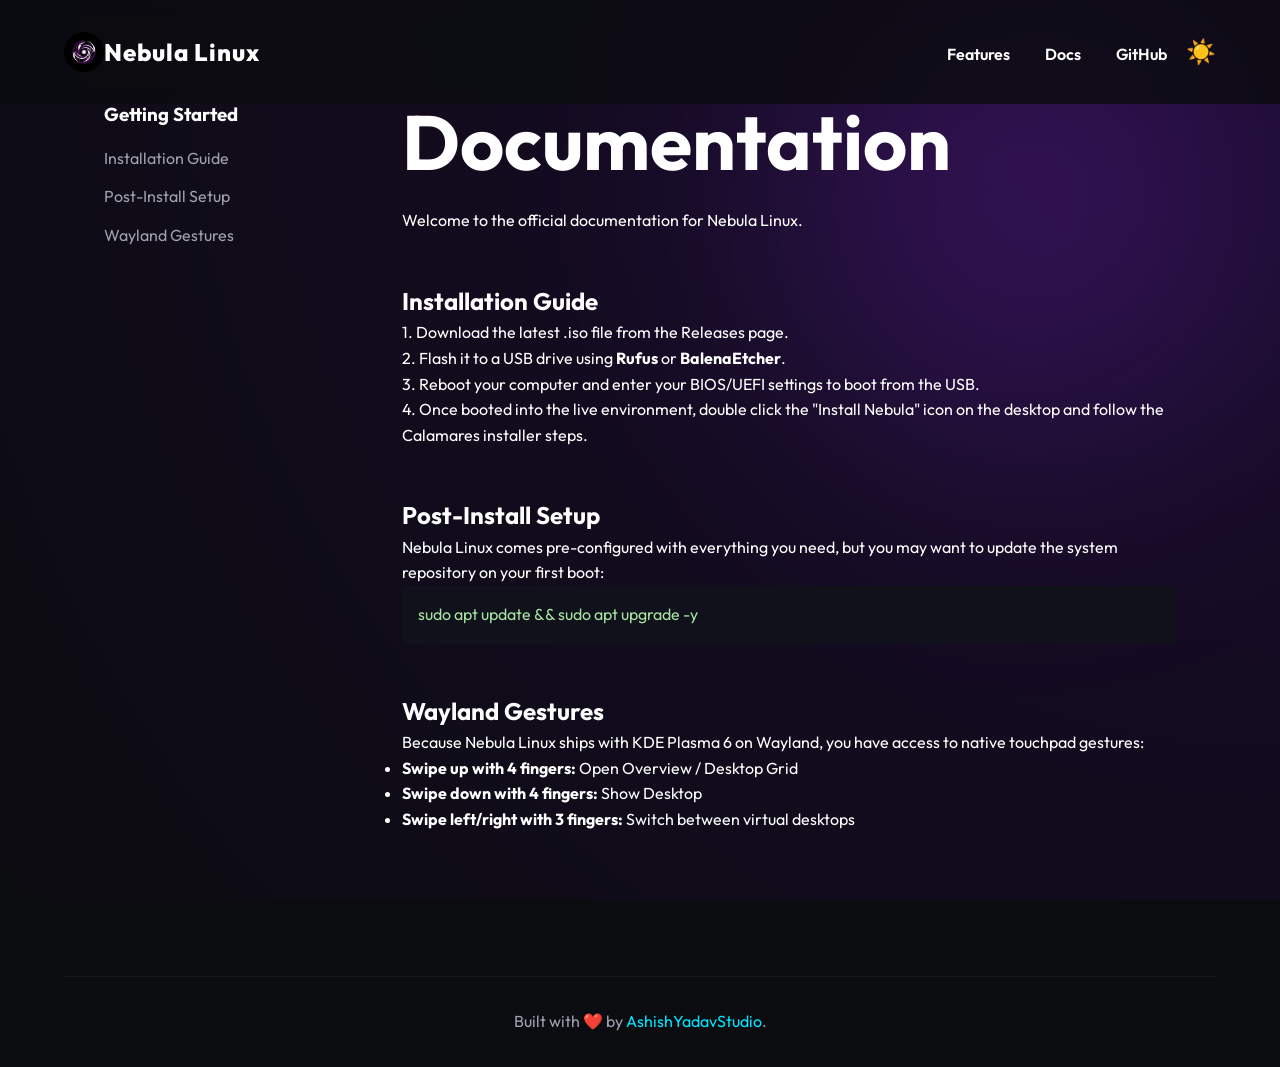
==== docs/docs.html @ 718493fc "Add terminal animation, theme toggle, and docs" ====
<!DOCTYPE html>
<html lang="en">
<head>
    <meta charset="UTF-8">
    <meta name="viewport" content="width=device-width, initial-scale=1.0">
    <title>Documentation - Nebula Linux</title>
    <link rel="stylesheet" href="style.css">
    <link href="https://fonts.googleapis.com/css2?family=Outfit:wght@300;400;600;800&display=swap" rel="stylesheet">
    <script src="script.js" defer></script>
</head>
<body>
    <div class="background-wrapper">
        <div class="gradient-sphere"></div>
    </div>
    
    <nav>
        <div class="logo">
            <a href="index.html" style="display:flex; align-items:center; text-decoration:none; color:white;">
                <img src="assets/splash.png" alt="Nebula Logo" id="nav-logo">
                <span>Nebula Linux</span>
            </a>
        </div>
        <div class="links">
            <a href="index.html#features">Features</a>
            <a href="docs.html">Docs</a>
            <a href="https://github.com/AshishYadavStudio/Nebula-Linux" target="_blank">GitHub</a>
            <button id="theme-toggle" class="theme-btn">☀️</button>
        </div>
    </nav>

    <div class="docs-container">
        <aside class="docs-sidebar">
            <h3>Getting Started</h3>
            <ul>
                <li><a href="#installation">Installation Guide</a></li>
                <li><a href="#post-install">Post-Install Setup</a></li>
                <li><a href="#gestures">Wayland Gestures</a></li>
            </ul>
        </aside>
        <main class="docs-content">
            <h1>Documentation</h1>
            <p>Welcome to the official documentation for Nebula Linux.</p>

            <section id="installation">
                <h2>Installation Guide</h2>
                <p>1. Download the latest <code>.iso</code> file from the Releases page.</p>
                <p>2. Flash it to a USB drive using <strong>Rufus</strong> or <strong>BalenaEtcher</strong>.</p>
                <p>3. Reboot your computer and enter your BIOS/UEFI settings to boot from the USB.</p>
                <p>4. Once booted into the live environment, double click the "Install Nebula" icon on the desktop and follow the Calamares installer steps.</p>
            </section>

            <section id="post-install">
                <h2>Post-Install Setup</h2>
                <p>Nebula Linux comes pre-configured with everything you need, but you may want to update the system repository on your first boot:</p>
                <pre><code>sudo apt update && sudo apt upgrade -y</code></pre>
            </section>
            
            <section id="gestures">
                <h2>Wayland Gestures</h2>
                <p>Because Nebula Linux ships with KDE Plasma 6 on Wayland, you have access to native touchpad gestures:</p>
                <ul>
                    <li><strong>Swipe up with 4 fingers:</strong> Open Overview / Desktop Grid</li>
                    <li><strong>Swipe down with 4 fingers:</strong> Show Desktop</li>
                    <li><strong>Swipe left/right with 3 fingers:</strong> Switch between virtual desktops</li>
                </ul>
            </section>
        </main>
    </div>

    <footer>
        <div class="footer-bottom">
            <p>Built with ❤️ by <a href="https://github.com/AshishYadavStudio" target="_blank">AshishYadavStudio</a>.</p>
        </div>
    </footer>
</body>
</html>
---- docs/style.css ----
:root {
    --bg-color: #0b0c10;
    --surface-color: rgba(30, 30, 46, 0.6);
    --text-primary: #ffffff;
    --text-secondary: #a0a0b0;
    --accent: #8a2be2;
    --accent-glow: rgba(138, 43, 226, 0.5);
    --cyan: #00e5ff;
}

* {
    margin: 0;
    padding: 0;
    box-sizing: border-box;
    font-family: 'Outfit', sans-serif;
}

body {
    background-color: var(--bg-color);
    color: var(--text-primary);
    overflow-x: hidden;
    line-height: 1.6;
}

.background-wrapper {
    position: fixed;
    top: 0;
    left: 0;
    width: 100vw;
    height: 100vh;
    z-index: -1;
    overflow: hidden;
    background: radial-gradient(circle at top right, #1a0b2e, #0b0c10);
}

.gradient-sphere {
    position: absolute;
    top: -20%;
    right: -10%;
    width: 60vw;
    height: 60vw;
    background: radial-gradient(circle, var(--accent-glow) 0%, transparent 70%);
    filter: blur(100px);
    opacity: 0.6;
    animation: pulse 10s infinite alternate;
}

@keyframes pulse {
    0% { transform: scale(1); opacity: 0.5; }
    100% { transform: scale(1.1); opacity: 0.8; }
}

nav {
    display: flex;
    justify-content: space-between;
    align-items: center;
    padding: 2rem 5%;
    background: rgba(11, 12, 16, 0.8);
    backdrop-filter: blur(10px);
    position: fixed;
    width: 100%;
    top: 0;
    z-index: 100;
}

.logo {
    display: flex;
    align-items: center;
    gap: 1rem;
    font-size: 1.5rem;
    font-weight: 800;
    letter-spacing: 1px;
}

#nav-logo {
    height: 40px;
    width: 40px;
    object-fit: cover;
    border-radius: 50%;
}

.links a {
    color: var(--text-primary);
    text-decoration: none;
    margin-left: 2rem;
    font-weight: 600;
    transition: color 0.3s ease;
}

.links a:hover {
    color: var(--cyan);
}

header {
    min-height: 100vh;
    display: flex;
    flex-direction: column;
    align-items: center;
    justify-content: center;
    text-align: center;
    padding: 8rem 5% 4rem;
}

.hero-content {
    max-width: 800px;
    z-index: 10;
}

h1 {
    font-size: clamp(3rem, 6vw, 5.5rem);
    line-height: 1.1;
    margin-bottom: 1.5rem;
}

.gradient-text {
    background: linear-gradient(90deg, var(--cyan), var(--accent));
    -webkit-background-clip: text;
    -webkit-text-fill-color: transparent;
}

header p {
    font-size: 1.2rem;
    color: var(--text-secondary);
    margin-bottom: 2.5rem;
    max-width: 600px;
    margin-left: auto;
    margin-right: auto;
}

.cta-buttons {
    display: flex;
    gap: 1.5rem;
    justify-content: center;
    margin-bottom: 4rem;
}

.btn-primary, .btn-secondary {
    padding: 1rem 2.5rem;
    border-radius: 50px;
    text-decoration: none;
    font-weight: 600;
    font-size: 1.1rem;
    transition: all 0.3s ease;
}

.btn-primary {
    background: linear-gradient(90deg, var(--accent), var(--cyan));
    color: white;
    box-shadow: 0 0 20px var(--accent-glow);
}

.btn-primary:hover {
    transform: translateY(-3px);
    box-shadow: 0 5px 30px rgba(0, 229, 255, 0.6);
}

.btn-secondary {
    background: var(--surface-color);
    color: var(--text-primary);
    border: 1px solid rgba(255, 255, 255, 0.1);
    backdrop-filter: blur(10px);
}

.btn-secondary:hover {
    background: rgba(255, 255, 255, 0.1);
    transform: translateY(-3px);
}

.hero-image {
    width: 100%;
    max-width: 1000px;
    margin: 0 auto;
    perspective: 1000px;
}

.glass-img {
    width: 100%;
    border-radius: 20px;
    box-shadow: 0 25px 50px -12px rgba(0, 0, 0, 0.5), 0 0 40px var(--accent-glow);
    border: 1px solid rgba(255,255,255,0.1);
    transform: rotateX(5deg);
    transition: transform 0.5s ease;
}

.glass-img:hover {
    transform: rotateX(0deg) scale(1.02);
}

.features-section {
    padding: 5rem 5%;
    max-width: 1200px;
    margin: 0 auto;
}

.section-title {
    text-align: center;
    font-size: 2.5rem;
    margin-bottom: 3rem;
}

.grid {
    display: grid;
    grid-template-columns: repeat(auto-fit, minmax(300px, 1fr));
    gap: 2rem;
}

.card {
    background: var(--surface-color);
    border: 1px solid rgba(255,255,255,0.05);
    border-radius: 20px;
    padding: 2.5rem;
    backdrop-filter: blur(10px);
    transition: transform 0.3s ease, background 0.3s ease;
    position: relative;
    overflow: hidden;
}

.card:hover {
    transform: translateY(-10px);
    background: rgba(40, 40, 60, 0.8);
    border: 1px solid rgba(255,255,255,0.1);
}

.card h3 {
    font-size: 1.5rem;
    margin-bottom: 1rem;
    color: var(--cyan);
}

.card p {
    color: var(--text-secondary);
}

footer {
    text-align: center;
    padding: 3rem;
    border-top: 1px solid rgba(255,255,255,0.05);
    color: var(--text-secondary);
    margin-top: 5rem;
}

/* Animations */
.fade-in-up {
    opacity: 0;
    transform: translateY(30px);
    animation: fadeInUp 0.8s ease forwards;
}

.delay-1 { animation-delay: 0.2s; }
.delay-2 { animation-delay: 0.4s; }
.delay-3 { animation-delay: 0.6s; }

@keyframes fadeInUp {
    to {
        opacity: 1;
        transform: translateY(0);
    }
}

/* Gallery Styles */
.gallery-grid {
    display: grid;
    grid-template-columns: repeat(auto-fit, minmax(300px, 1fr));
    gap: 2rem;
    margin-bottom: 5rem;
}

.gallery-img {
    width: 100%;
    border-radius: 12px;
    border: 1px solid rgba(255, 255, 255, 0.1);
    box-shadow: 0 10px 30px rgba(0, 0, 0, 0.5);
    transition: transform 0.4s ease, border-color 0.4s ease;
    cursor: pointer;
}

.gallery-img:hover {
    transform: scale(1.05);
    border-color: var(--cyan);
    z-index: 10;
    position: relative;
    box-shadow: 0 15px 40px var(--accent-glow);
}

/* Alpha Warning */
.alpha-warning {
    background: linear-gradient(90deg, #ff4500, #ff8c00);
    color: white;
    text-align: center;
    padding: 10px;
    font-weight: 600;
    font-size: 0.95rem;
    position: relative;
    z-index: 200;
    box-shadow: 0 5px 15px rgba(255, 69, 0, 0.4);
}

/* Software Grid */
.software-grid {
    display: grid;
    grid-template-columns: repeat(auto-fit, minmax(200px, 1fr));
    gap: 2rem;
    text-align: center;
}
.software-item {
    background: var(--surface-color);
    padding: 2rem;
    border-radius: 15px;
    border: 1px solid rgba(255,255,255,0.05);
    transition: transform 0.3s ease;
}
.software-item:hover {
    transform: translateY(-5px);
    border-color: var(--accent);
}
.software-item .icon {
    font-size: 3rem;
    display: block;
    margin-bottom: 1rem;
}
.software-item h4 {
    color: white;
    margin-bottom: 0.5rem;
    font-size: 1.2rem;
}

/* Hardware Box */
.hardware-container {
    display: flex;
    flex-wrap: wrap;
    gap: 2rem;
    justify-content: center;
}
.hw-box {
    background: var(--surface-color);
    padding: 2.5rem;
    border-radius: 20px;
    border: 1px solid rgba(255,255,255,0.05);
    flex: 1;
    min-width: 300px;
    max-width: 500px;
}
.hw-box.recommended {
    border: 1px solid var(--cyan);
    box-shadow: 0 0 30px rgba(0, 229, 255, 0.1);
    position: relative;
}
.hw-box.recommended::before {
    content: "Best Experience";
    position: absolute;
    top: -15px;
    right: 20px;
    background: var(--cyan);
    color: black;
    padding: 5px 15px;
    border-radius: 20px;
    font-weight: bold;
    font-size: 0.8rem;
}
.hw-box h3 {
    color: var(--accent);
    margin-bottom: 1.5rem;
    font-size: 1.4rem;
}
.hw-box ul {
    list-style: none;
}
.hw-box li {
    margin-bottom: 1rem;
    color: var(--text-secondary);
}
.hw-box li strong {
    color: white;
    display: inline-block;
    width: 80px;
}

/* FAQ Accordion */
.faq-container {
    max-width: 800px;
    margin: 0 auto;
}
.faq-item {
    background: var(--surface-color);
    border: 1px solid rgba(255,255,255,0.05);
    border-radius: 10px;
    margin-bottom: 1rem;
    overflow: hidden;
}
.faq-item summary {
    padding: 1.5rem;
    font-weight: 600;
    font-size: 1.1rem;
    cursor: pointer;
    list-style: none;
    position: relative;
    color: var(--cyan);
}
.faq-item summary::-webkit-details-marker {
    display: none;
}
.faq-item summary::after {
    content: "+";
    position: absolute;
    right: 1.5rem;
    font-size: 1.5rem;
    transition: transform 0.3s;
}
.faq-item[open] summary::after {
    transform: rotate(45deg);
}
.faq-content {
    padding: 0 1.5rem 1.5rem;
    color: var(--text-secondary);
    line-height: 1.8;
}

/* Footer Expansion */
footer {
    padding: 4rem 5% 2rem;
    border-top: none;
    margin-top: 5rem;
}
.footer-content {
    display: flex;
    flex-wrap: wrap;
    justify-content: space-between;
    gap: 2rem;
    max-width: 1200px;
    margin: 0 auto 3rem;
    text-align: left;
}
.footer-brand h3 {
    color: white;
    font-size: 1.5rem;
    margin-bottom: 0.5rem;
}
.footer-links h4 {
    color: white;
    margin-bottom: 1rem;
}
.footer-links a {
    display: block;
    color: var(--text-secondary);
    text-decoration: none;
    margin-bottom: 0.5rem;
    transition: color 0.3s;
}
.footer-links a:hover {
    color: var(--cyan);
}
.footer-bottom {
    text-align: center;
    padding-top: 2rem;
    border-top: 1px solid rgba(255,255,255,0.05);
}
.footer-bottom a {
    color: var(--cyan);
    text-decoration: none;
}

/* Light Mode Variables */
body.light-mode {
    --bg-color: #f4f5f7;
    --surface-color: rgba(255, 255, 255, 0.8);
    --text-primary: #11111b;
    --text-secondary: #4c4f69;
    --accent: #8a2be2;
    --accent-glow: rgba(138, 43, 226, 0.2);
}
body.light-mode .gradient-sphere {
    background: radial-gradient(circle at center, rgba(138,43,226,0.2) 0%, transparent 60%);
}
body.light-mode .card, body.light-mode .software-item, body.light-mode .hw-box, body.light-mode .faq-item, body.light-mode .docs-content pre {
    background: white;
    box-shadow: 0 10px 30px rgba(0,0,0,0.05);
    border: 1px solid rgba(0,0,0,0.05);
}
body.light-mode h1, body.light-mode h2, body.light-mode h3, body.light-mode h4, body.light-mode .faq-item summary {
    color: var(--text-primary);
}
body.light-mode .terminal-container { box-shadow: 0 20px 50px rgba(0,0,0,0.2); }

/* Theme Toggle Button */
.theme-btn {
    background: none;
    border: none;
    font-size: 1.5rem;
    cursor: pointer;
    margin-left: 1rem;
    transition: transform 0.3s;
}
.theme-btn:hover { transform: scale(1.2); }

/* Terminal Animation */
.terminal-container {
    background: #11111b;
    border-radius: 10px;
    padding: 10px 20px 20px;
    max-width: 600px;
    margin: 0 auto 2rem;
    text-align: left;
    box-shadow: 0 20px 50px rgba(0,0,0,0.5);
    border: 1px solid rgba(255,255,255,0.1);
    font-family: 'Courier New', Courier, monospace;
}
.terminal-header {
    display: flex;
    align-items: center;
    margin-bottom: 15px;
    border-bottom: 1px solid rgba(255,255,255,0.1);
    padding-bottom: 10px;
}
.terminal-header .dot {
    height: 12px;
    width: 12px;
    border-radius: 50%;
    margin-right: 8px;
}
.dot.red { background-color: #ff5f56; }
.dot.yellow { background-color: #ffbd2e; }
.dot.green { background-color: #27c93f; }
.terminal-title {
    color: #a6adc8;
    margin-left: auto;
    font-size: 0.9rem;
}
.terminal-body {
    color: #a6e3a1;
    font-size: 1.1rem;
}
.terminal-body .prompt { color: #89b4fa; }
.cursor {
    display: inline-block;
    width: 10px;
    background-color: #a6e3a1;
    animation: blink 1s infinite;
}
.cursor.typing { animation: none; }
@keyframes blink {
    0%, 49%  { background-color: #a6e3a1; }
    50%, 99% { background-color: transparent; }
}

/* Roadmap Timeline */
.timeline {
    position: relative;
    max-width: 800px;
    margin: 0 auto;
    padding: 2rem 0;
    text-align: left;
}
.timeline::before {
    content: '';
    position: absolute;
    width: 2px;
    background: rgba(255,255,255,0.1);
    top: 0;
    bottom: 0;
    left: 20px;
}
body.light-mode .timeline::before { background: rgba(0,0,0,0.1); }

.timeline-item {
    position: relative;
    padding-left: 60px;
    margin-bottom: 3rem;
}
.timeline-dot {
    position: absolute;
    left: 11px;
    top: 0;
    width: 20px;
    height: 20px;
    border-radius: 50%;
    background: var(--surface-color);
    border: 2px solid var(--text-secondary);
}
.timeline-item.completed .timeline-dot {
    background: #27c93f;
    border-color: #27c93f;
    box-shadow: 0 0 10px rgba(39, 201, 63, 0.5);
}
.timeline-item.active .timeline-dot {
    background: var(--cyan);
    border-color: var(--cyan);
    box-shadow: 0 0 15px var(--cyan);
    animation: pulse 2s infinite;
}
.timeline-content {
    background: var(--surface-color);
    padding: 1.5rem;
    border-radius: 10px;
    border: 1px solid rgba(255,255,255,0.05);
}
body.light-mode .timeline-content { border: 1px solid rgba(0,0,0,0.05); }

@keyframes pulse {
    0% { box-shadow: 0 0 0 0 rgba(0, 229, 255, 0.4); }
    70% { box-shadow: 0 0 0 10px rgba(0, 229, 255, 0); }
    100% { box-shadow: 0 0 0 0 rgba(0, 229, 255, 0); }
}

/* Docs Layout */
.docs-container {
    display: flex;
    max-width: 1200px;
    margin: 100px auto 4rem;
    padding: 0 5%;
    gap: 3rem;
    min-height: 60vh;
}
.docs-sidebar { width: 250px; flex-shrink: 0; }
.docs-sidebar ul { list-style: none; margin-top: 1rem; }
.docs-sidebar li { margin-bottom: 0.8rem; }
.docs-sidebar a { color: var(--text-secondary); text-decoration: none; transition: color 0.3s; }
.docs-sidebar a:hover { color: var(--cyan); }
.docs-content { flex-grow: 1; }
.docs-content section { margin-top: 3rem; }
.docs-content pre {
    background: #11111b;
    padding: 1rem;
    border-radius: 5px;
    color: #a6e3a1;
    overflow-x: auto;
}
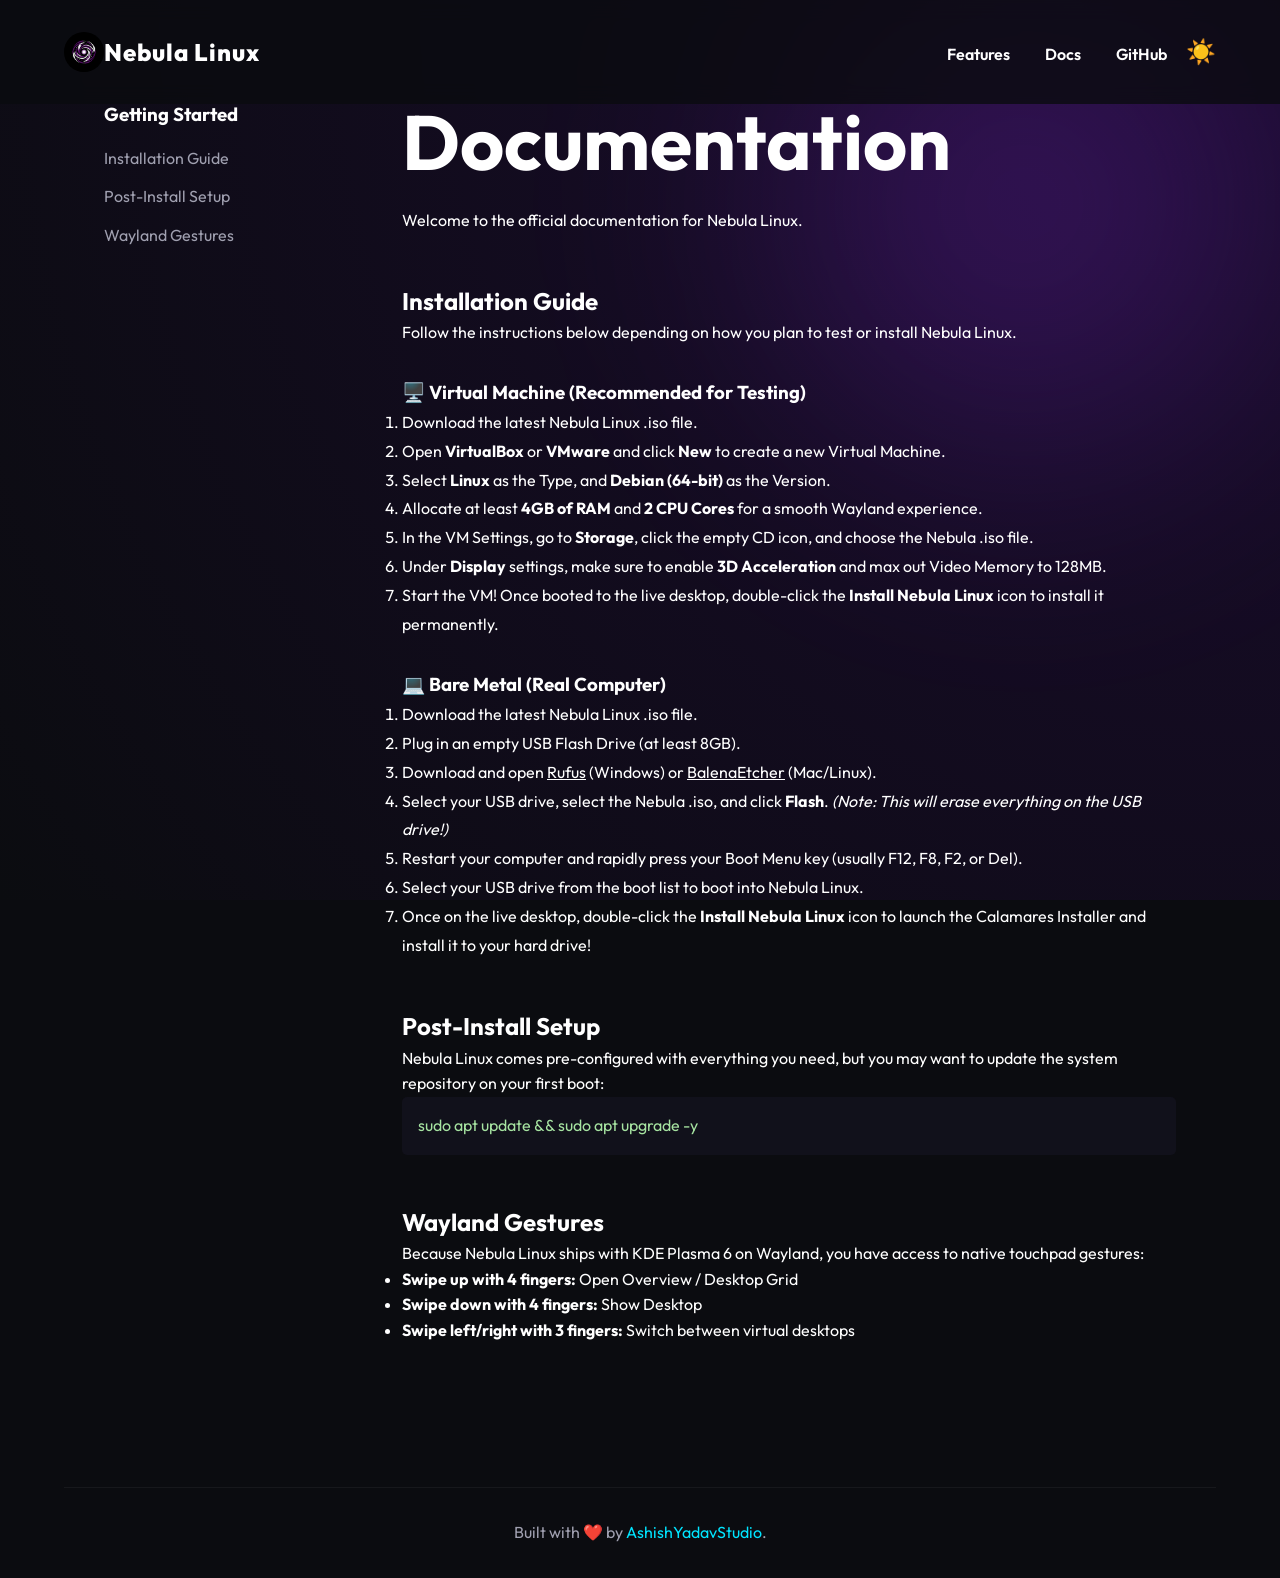
==== commit 67dde7f1: "Update documentation with detailed installation steps for VM and Bare Metal" ====
--- a/docs/docs.html
+++ b/docs/docs.html
@@ -23,7 +23,7 @@
         <div class="links">
             <a href="index.html#features">Features</a>
             <a href="docs.html">Docs</a>
-            <a href="https://github.com/AshishYadavStudio/Nebula-Linux" target="_blank">GitHub</a>
+            <a href="https://github.com/nebula-linux-os/Nebula-Linux" target="_blank">GitHub</a>
             <button id="theme-toggle" class="theme-btn">☀️</button>
         </div>
     </nav>
@@ -43,10 +43,29 @@
 
             <section id="installation">
                 <h2>Installation Guide</h2>
-                <p>1. Download the latest <code>.iso</code> file from the Releases page.</p>
-                <p>2. Flash it to a USB drive using <strong>Rufus</strong> or <strong>BalenaEtcher</strong>.</p>
-                <p>3. Reboot your computer and enter your BIOS/UEFI settings to boot from the USB.</p>
-                <p>4. Once booted into the live environment, double click the "Install Nebula" icon on the desktop and follow the Calamares installer steps.</p>
+                <p>Follow the instructions below depending on how you plan to test or install Nebula Linux.</p>
+
+                <h3 style="margin-top: 2rem; color: var(--accent-blue);">🖥️ Virtual Machine (Recommended for Testing)</h3>
+                <ol style="line-height: 1.8;">
+                    <li>Download the latest Nebula Linux <code>.iso</code> file.</li>
+                    <li>Open <strong>VirtualBox</strong> or <strong>VMware</strong> and click <strong>New</strong> to create a new Virtual Machine.</li>
+                    <li>Select <strong>Linux</strong> as the Type, and <strong>Debian (64-bit)</strong> as the Version.</li>
+                    <li>Allocate at least <strong>4GB of RAM</strong> and <strong>2 CPU Cores</strong> for a smooth Wayland experience.</li>
+                    <li>In the VM Settings, go to <strong>Storage</strong>, click the empty CD icon, and choose the Nebula <code>.iso</code> file.</li>
+                    <li>Under <strong>Display</strong> settings, make sure to enable <strong>3D Acceleration</strong> and max out Video Memory to 128MB.</li>
+                    <li>Start the VM! Once booted to the live desktop, double-click the <strong>Install Nebula Linux</strong> icon to install it permanently.</li>
+                </ol>
+
+                <h3 style="margin-top: 2rem; color: var(--accent-green);">💻 Bare Metal (Real Computer)</h3>
+                <ol style="line-height: 1.8;">
+                    <li>Download the latest Nebula Linux <code>.iso</code> file.</li>
+                    <li>Plug in an empty USB Flash Drive (at least 8GB).</li>
+                    <li>Download and open <a href="https://rufus.ie/" target="_blank" style="color: var(--accent-purple);">Rufus</a> (Windows) or <a href="https://etcher.balena.io/" target="_blank" style="color: var(--accent-purple);">BalenaEtcher</a> (Mac/Linux).</li>
+                    <li>Select your USB drive, select the Nebula <code>.iso</code>, and click <strong>Flash</strong>. <em>(Note: This will erase everything on the USB drive!)</em></li>
+                    <li>Restart your computer and rapidly press your Boot Menu key (usually <code>F12</code>, <code>F8</code>, <code>F2</code>, or <code>Del</code>).</li>
+                    <li>Select your USB drive from the boot list to boot into Nebula Linux.</li>
+                    <li>Once on the live desktop, double-click the <strong>Install Nebula Linux</strong> icon to launch the Calamares Installer and install it to your hard drive!</li>
+                </ol>
             </section>
 
             <section id="post-install">
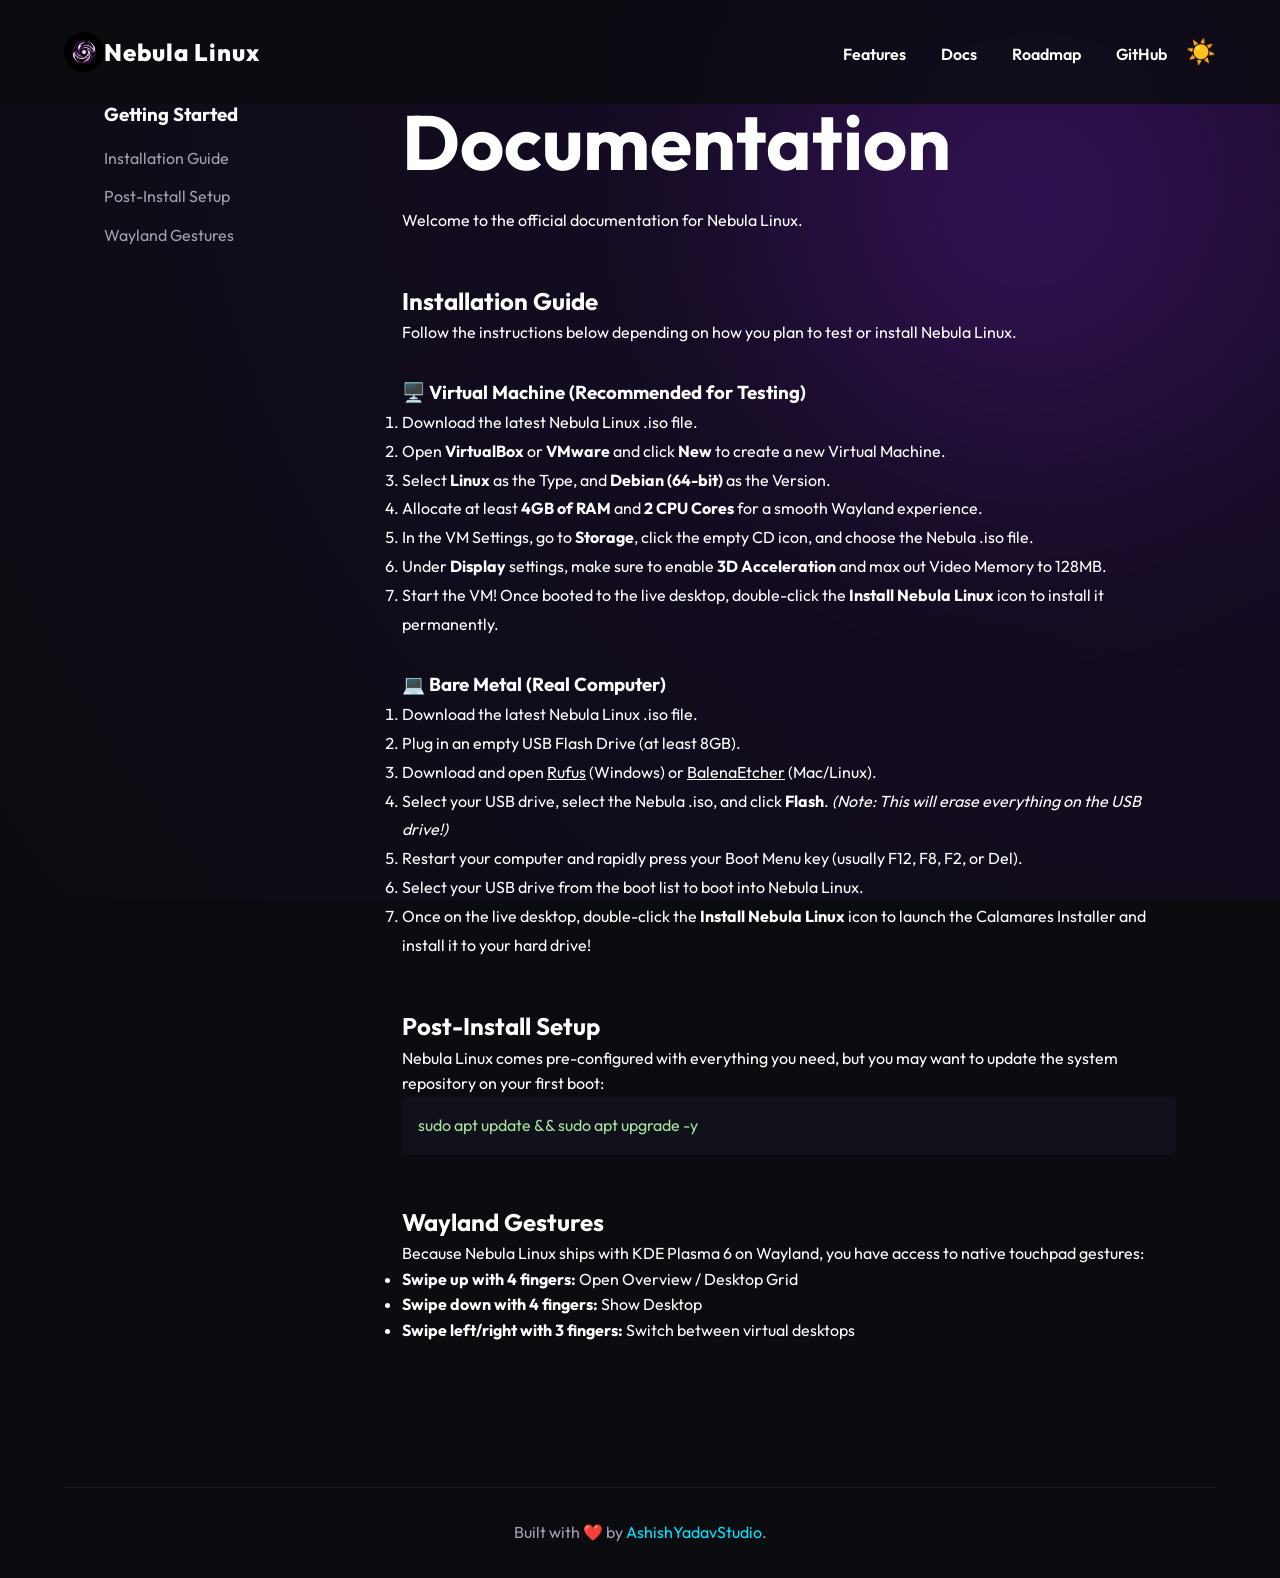
==== commit 41130447: "Add dynamic Roadmap page and link to navigation" ====
--- a/docs/docs.html
+++ b/docs/docs.html
@@ -23,6 +23,7 @@
         <div class="links">
             <a href="index.html#features">Features</a>
             <a href="docs.html">Docs</a>
+            <a href="roadmap.html">Roadmap</a>
             <a href="https://github.com/nebula-linux-os/Nebula-Linux" target="_blank">GitHub</a>
             <button id="theme-toggle" class="theme-btn">☀️</button>
         </div>
--- a/docs/style.css
+++ b/docs/style.css
@@ -624,3 +624,56 @@
     color: #a6e3a1;
     overflow-x: auto;
 }
+
+/* Timeline / Roadmap Styles */
+.timeline {
+    position: relative;
+    max-width: 800px;
+    margin: 0 auto;
+}
+.timeline::after {
+    content: '';
+    position: absolute;
+    width: 2px;
+    background: rgba(255, 255, 255, 0.1);
+    top: 0;
+    bottom: 0;
+    left: 20px;
+    margin-left: -1px;
+}
+.timeline-item {
+    padding: 10px 40px;
+    position: relative;
+    background: inherit;
+    width: 100%;
+    margin-bottom: 2rem;
+}
+.timeline-marker {
+    position: absolute;
+    width: 15px;
+    height: 15px;
+    left: 13px;
+    background-color: var(--bg-color);
+    border: 4px solid var(--accent-blue);
+    border-radius: 50%;
+    z-index: 1;
+    top: 15px;
+    box-shadow: 0 0 10px rgba(0, 229, 255, 0.5);
+}
+.timeline-item.planned .timeline-marker {
+    border-color: var(--accent-purple);
+    box-shadow: 0 0 10px rgba(180, 160, 255, 0.5);
+    background-color: transparent;
+}
+.timeline-item.completed .timeline-marker {
+    background-color: var(--accent-blue);
+}
+.timeline-content {
+    padding: 1.5rem;
+    border-radius: 12px;
+    position: relative;
+}
+.timeline-content h3 {
+    margin-bottom: 0.5rem;
+    font-size: 1.3rem;
+}
